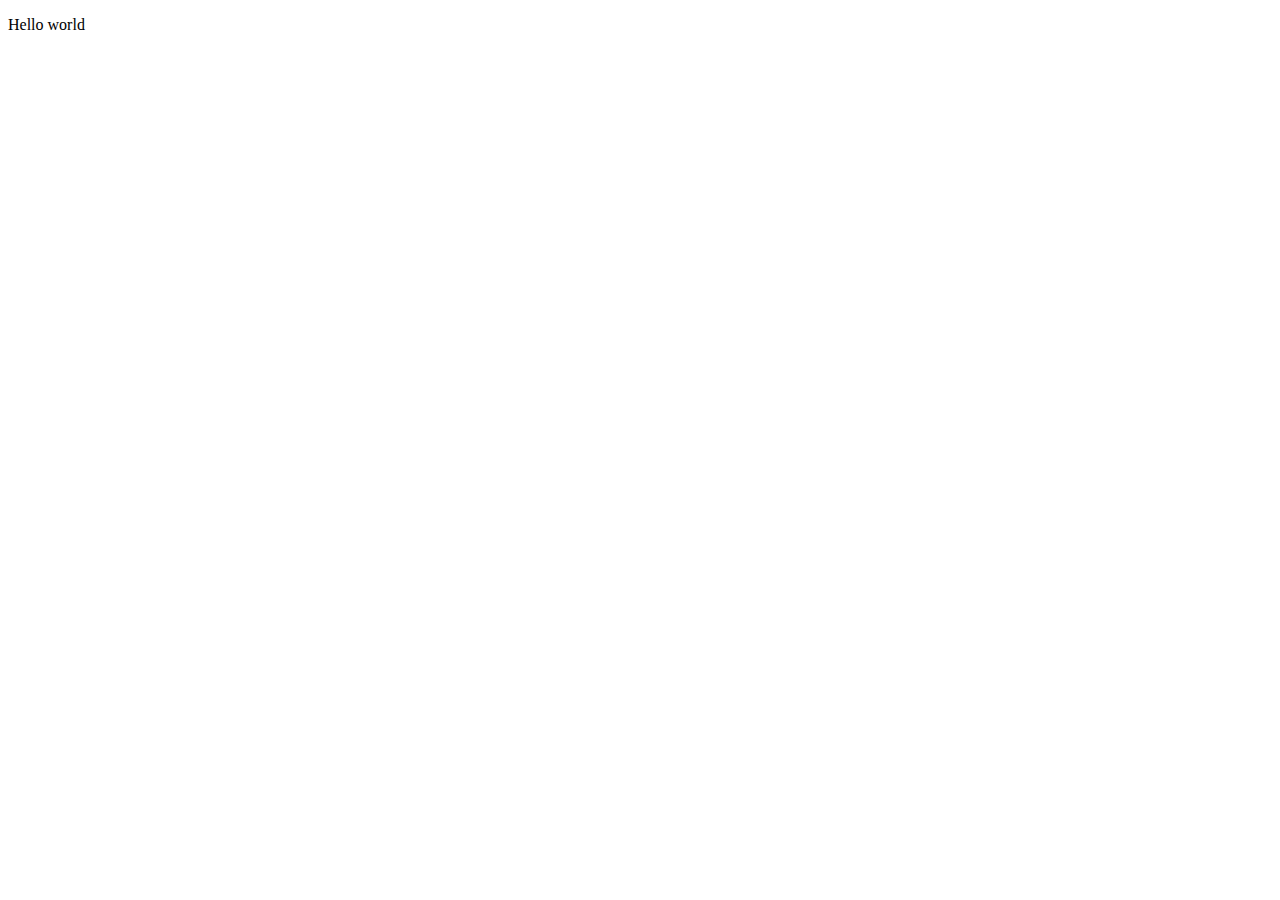
==== index.html @ 259c8f0a "Initial commit" ====
<!DOCTYPE html>
<html lang="en">
<head>
    <meta charset="UTF-8">
    <meta http-equiv="X-UA-Compatible" content="IE=edge">
    <meta name="viewport" content="width=device-width, initial-scale=1.0">
    <title>EvergreenFFx</title>
</head>
<body>
    <p>Hello world</p>
</body>
</html>
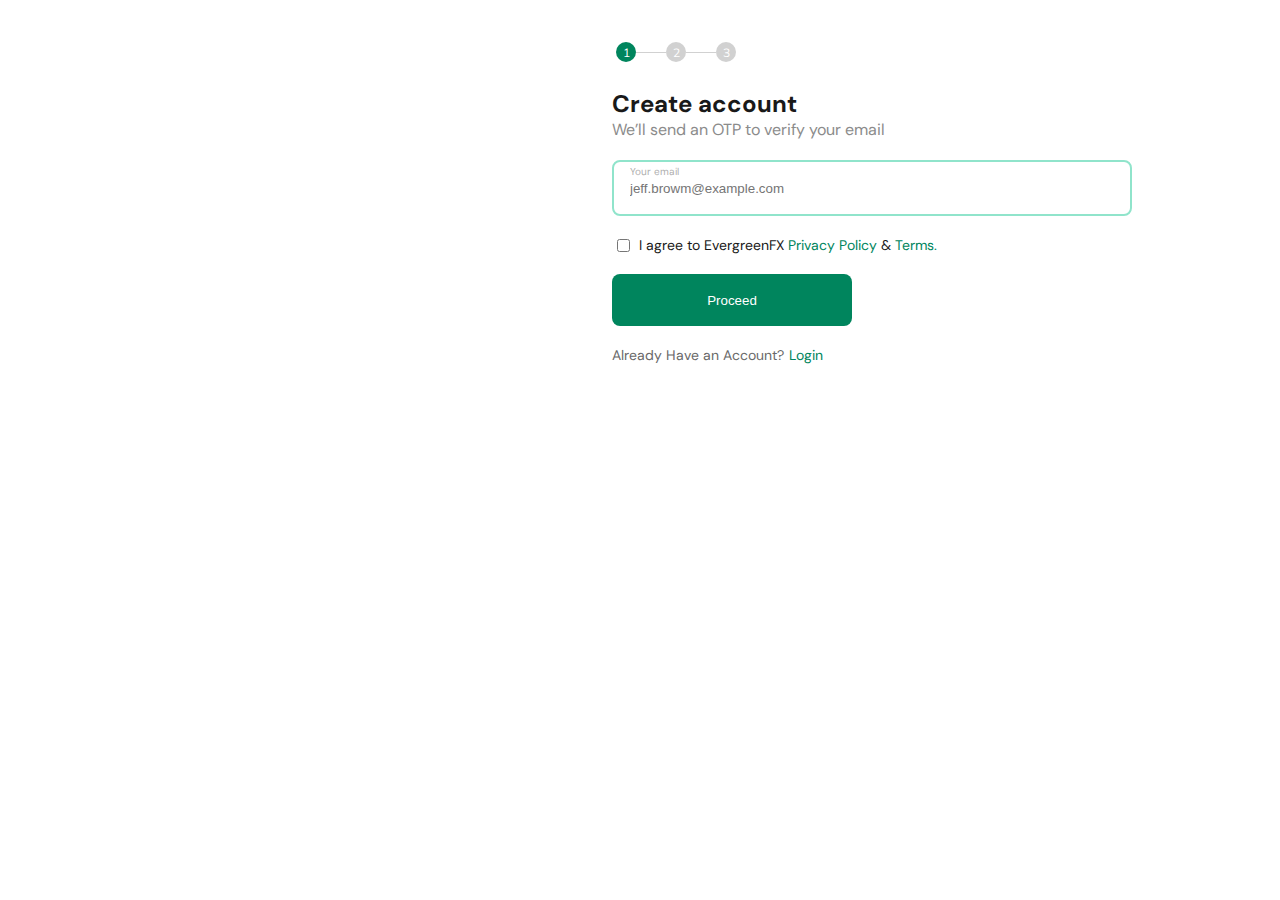
==== commit 7a1cf08d: "Initial commit" ====
--- a/index.html
+++ b/index.html
@@ -4,9 +4,49 @@
     <meta charset="UTF-8">
     <meta http-equiv="X-UA-Compatible" content="IE=edge">
     <meta name="viewport" content="width=device-width, initial-scale=1.0">
+    <link rel="stylesheet" href="./styles/index.css">
     <title>EvergreenFFx</title>
 </head>
 <body>
-    <p>Hello world</p>
+    <section class="parent">
+        <div class="include" w3-include-html="side.html"></div>
+        <main>
+            <img src="./images/logo-dark2x.png" alt="">
+            <div class="container">
+                <div class="circle circle-one">1</div>
+                <div class="dash"></div>
+                <div class="circle circle-two">2</div>
+                <div class="dash dash-two"></div>
+                <div class="circle circle-three">3</div>
+            </div>
+
+            <div class="main-content">
+                <h2>Create account</h2>
+                <p>We’ll send an OTP to verify your email</p>
+            </div>
+
+            <form action="">
+                <div>
+                    <p>Your email</p>
+                    <input type="email" placeholder="jeff.browm@example.com">
+                </div>
+
+                <div>
+                    <input type="checkbox">
+                    <p>I agree to EvergreenFX <span>Privacy Policy</span> & <span>Terms.</span></p>
+                </div>
+
+                <button>Proceed</button>
+            </form>
+
+            <div class="ask">
+                <p>Already Have an Account?</p>
+                <p>Login</p>
+            </div>
+        </main>
+
+
+    </section>
+    <script src="./index.js"></script>
 </body>
 </html>--- a/styles/index.css
+++ b/styles/index.css
@@ -0,0 +1,210 @@
+@import url("https://fonts.googleapis.com/css?family=Mulish");
+@import url("https://fonts.googleapis.com/css?family=DM Sans");
+* {
+  margin: 0;
+  padding: 0;
+  -webkit-box-sizing: border-box;
+          box-sizing: border-box;
+}
+
+.parent {
+  display: -webkit-box;
+  display: -ms-flexbox;
+  display: flex;
+  width: 100%;
+  height: 100%;
+  min-height: 100vh;
+}
+
+.parent .include {
+  width: 40%;
+  height: 100%;
+}
+
+main {
+  width: 60%;
+  display: -webkit-box;
+  display: -ms-flexbox;
+  display: flex;
+  padding-left: 100px;
+  -webkit-box-orient: vertical;
+  -webkit-box-direction: normal;
+      -ms-flex-direction: column;
+          flex-direction: column;
+}
+
+main img {
+  margin: 20px 0;
+  width: 170px;
+}
+
+main .container {
+  display: -webkit-box;
+  display: -ms-flexbox;
+  display: flex;
+  -webkit-box-align: center;
+      -ms-flex-align: center;
+          align-items: center;
+}
+
+main .circle {
+  width: 20px;
+  height: 20px;
+  background-color: #D1D1D1;
+  margin: 2px;
+  border-radius: 50%;
+  text-align: center;
+  display: -webkit-box;
+  display: -ms-flexbox;
+  display: flex;
+  -webkit-box-pack: center;
+      -ms-flex-pack: center;
+          justify-content: center;
+  -webkit-box-align: center;
+      -ms-flex-align: center;
+          align-items: center;
+  color: white;
+  font-size: 12px;
+  font-family: "Mulish";
+}
+
+main .circle-one {
+  background-color: #00855D;
+  position: relative;
+  left: 2px;
+}
+
+main .circle-two {
+  position: relative;
+  left: -2px;
+}
+
+main .circle-three {
+  position: relative;
+  left: -6px;
+}
+
+main .dash {
+  width: 30px;
+  height: 1px;
+  background-color: #D1D1D1;
+}
+
+main .dash-two {
+  position: relative;
+  left: -4px;
+}
+
+main .main-content {
+  margin-top: 20px;
+}
+
+main .main-content h2 {
+  color: #191919;
+  font-family: "DM Sans";
+  margin-top: 4px;
+}
+
+main .main-content p {
+  font-family: "DM Sans";
+  color: #8B8B8B;
+}
+
+main form {
+  margin-top: 20px;
+}
+
+main form div:first-child {
+  border: 2px solid #90E4CB;
+  border-radius: 8px;
+  padding: 8px 16px;
+  width: 520px;
+  height: 56px;
+  display: -webkit-box;
+  display: -ms-flexbox;
+  display: flex;
+  -webkit-box-pack: start;
+      -ms-flex-pack: start;
+          justify-content: start;
+  -webkit-box-align: center;
+      -ms-flex-align: center;
+          align-items: center;
+  text-align: center;
+  position: relative;
+}
+
+main form div:first-child p {
+  font-family: "DM Sans";
+  font-size: 10px;
+  position: absolute;
+  top: 3px;
+  color: #AEAEAE;
+}
+
+main form div:first-child input {
+  border: none;
+  outline: none;
+  width: 100%;
+}
+
+main form div:nth-child(2) {
+  display: -webkit-box;
+  display: -ms-flexbox;
+  display: flex;
+  -ms-flex-pack: distribute;
+      justify-content: space-around;
+  -webkit-box-align: center;
+      -ms-flex-align: center;
+          align-items: center;
+  width: 330px;
+  margin-top: 20px;
+}
+
+main form div:nth-child(2) p {
+  font-size: 14px;
+  font-family: "DM Sans";
+  color: #191919;
+}
+
+main form div:nth-child(2) p span {
+  color: #00855D;
+}
+
+main form button {
+  width: 240px;
+  height: 52px;
+  background-color: #00855D;
+  border: none;
+  border-radius: 8px;
+  color: white;
+  text-align: center;
+  margin: 20px 0;
+  cursor: pointer;
+}
+
+main .ask {
+  display: -webkit-box;
+  display: -ms-flexbox;
+  display: flex;
+  -webkit-box-pack: start;
+      -ms-flex-pack: start;
+          justify-content: flex-start;
+  -webkit-box-align: center;
+      -ms-flex-align: center;
+          align-items: center;
+  gap: 5px;
+}
+
+main .ask p {
+  font-family: "DM Sans";
+  font-size: 14px;
+}
+
+main .ask p:first-child {
+  color: #696969;
+}
+
+main .ask p:last-child {
+  color: #00855D;
+}
+/*# sourceMappingURL=index.css.map */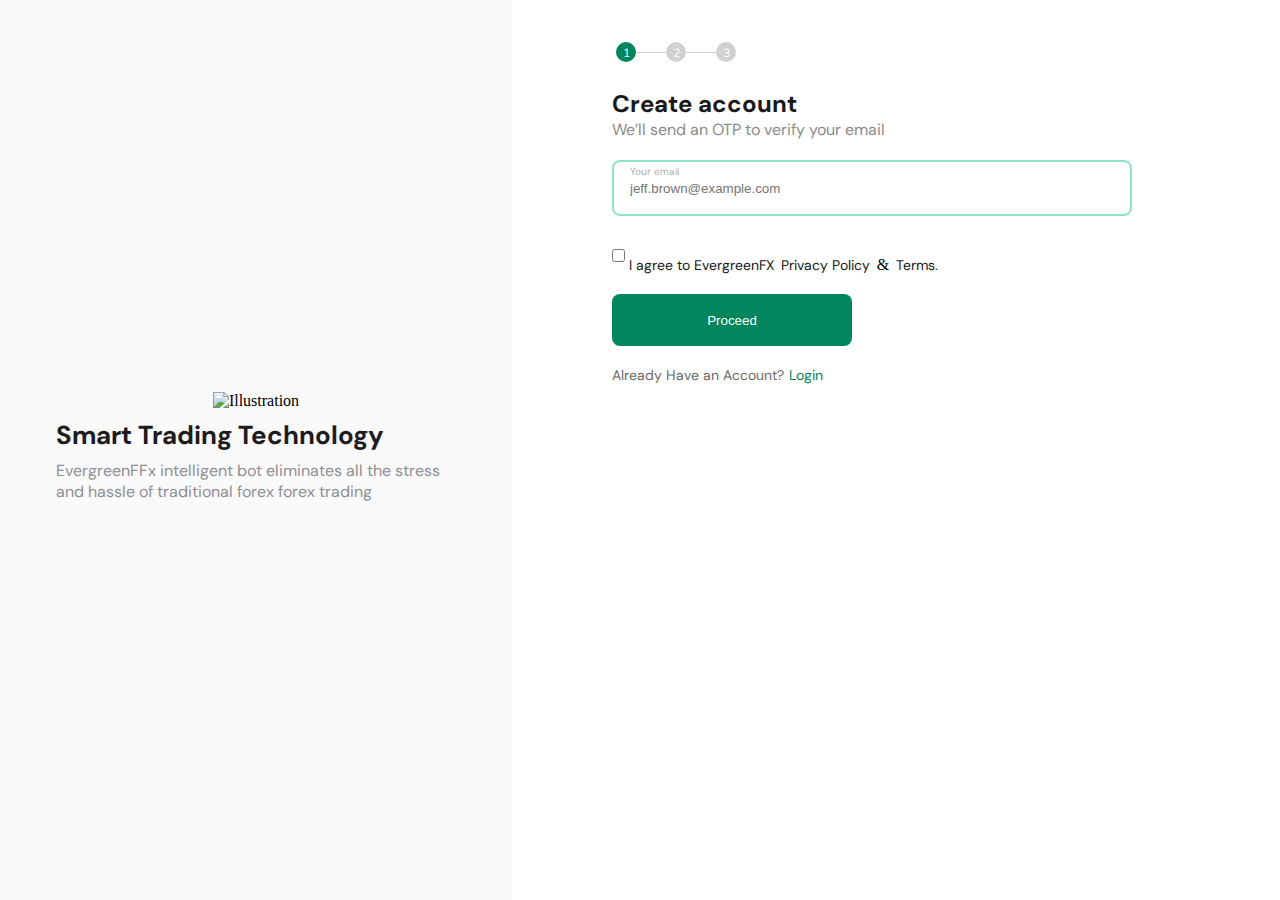
==== commit a51bf1ea: "Initial commit" ====
--- a/index.html
+++ b/index.html
@@ -9,7 +9,7 @@
 </head>
 <body>
     <section class="parent">
-        <div class="include" w3-include-html="side.html"></div>
+        <div class="include" w3-include-html="./pages/side.html"></div>
         <main>
             <img src="./images/logo-dark2x.png" alt="">
             <div class="container">
@@ -28,12 +28,16 @@
             <form action="">
                 <div>
                     <p>Your email</p>
-                    <input type="email" placeholder="jeff.browm@example.com">
+                    <input type="email" placeholder="jeff.brown@example.com">
                 </div>
 
-                <div>
+                <div class="container">
                     <input type="checkbox">
-                    <p>I agree to EvergreenFX <span>Privacy Policy</span> & <span>Terms.</span></p>
+                    <div>
+                        <p>I agree to EvergreenFX</p>
+                        <p>Privacy Policy </p> & 
+                        <p> Terms.</p>
+                    </div>
                 </div>
 
                 <button>Proceed</button>
@@ -45,8 +49,7 @@
             </div>
         </main>
 
-
     </section>
-    <script src="./index.js"></script>
+    <script src="./scripts/index.js"></script>
 </body>
 </html>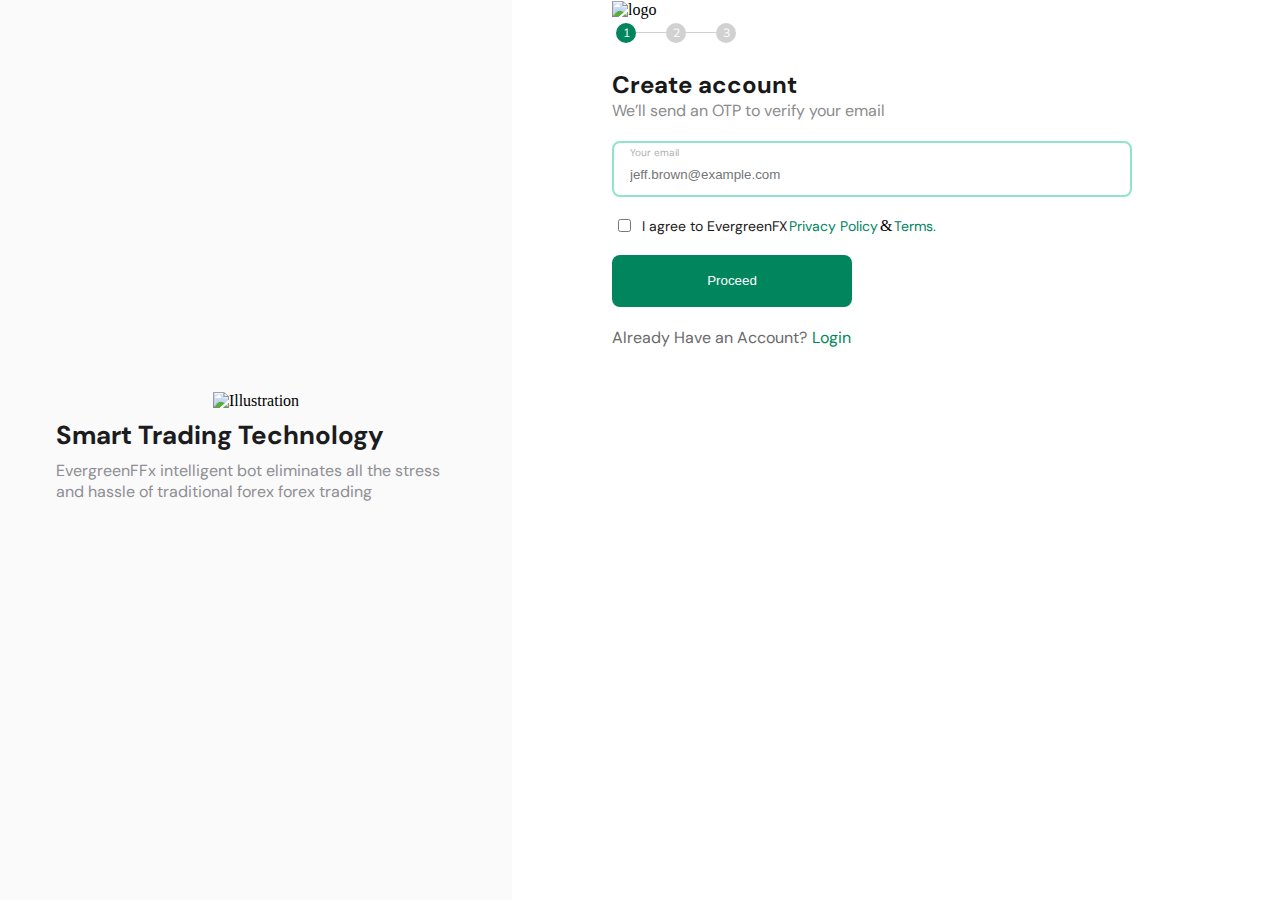
==== commit 7781250c: "Initial commit" ====
--- a/index.html
+++ b/index.html
@@ -11,7 +11,7 @@
     <section class="parent">
         <div class="include" w3-include-html="./pages/side.html"></div>
         <main>
-            <img src="./images/logo-dark2x.png" alt="">
+            <img src="./images/logo-dark2x.png" alt="logo">
             <div class="container">
                 <div class="circle circle-one">1</div>
                 <div class="dash"></div>
@@ -25,14 +25,14 @@
                 <p>We’ll send an OTP to verify your email</p>
             </div>
 
-            <form action="">
+            <form action="./pages/verify.html">
                 <div>
                     <p>Your email</p>
-                    <input type="email" placeholder="jeff.brown@example.com">
+                    <input type="email" placeholder="jeff.brown@example.com" required>
                 </div>
 
                 <div class="container">
-                    <input type="checkbox">
+                    <input type="checkbox" required>
                     <div>
                         <p>I agree to EvergreenFX</p>
                         <p>Privacy Policy </p> & 
@@ -45,7 +45,7 @@
 
             <div class="ask">
                 <p>Already Have an Account?</p>
-                <p>Login</p>
+                <p><a href="./pages/login.html">Login</a></p>
             </div>
         </main>
 
--- a/styles/index.css
+++ b/styles/index.css
@@ -26,7 +26,7 @@
   display: -webkit-box;
   display: -ms-flexbox;
   display: flex;
-  padding-left: 100px;
+  padding-left: 6.25rem;
   -webkit-box-orient: vertical;
   -webkit-box-direction: normal;
       -ms-flex-direction: column;
@@ -34,8 +34,8 @@
 }
 
 main img {
-  margin: 20px 0;
-  width: 170px;
+  margin: 1.25px 0;
+  width: 10.625rem;
 }
 
 main .container {
@@ -48,8 +48,8 @@
 }
 
 main .circle {
-  width: 20px;
-  height: 20px;
+  width: 1.25rem;
+  height: 1.25rem;
   background-color: #D1D1D1;
   margin: 2px;
   border-radius: 50%;
@@ -64,45 +64,45 @@
       -ms-flex-align: center;
           align-items: center;
   color: white;
-  font-size: 12px;
+  font-size: 0.75rem;
   font-family: "Mulish";
 }
 
 main .circle-one {
   background-color: #00855D;
   position: relative;
-  left: 2px;
+  left: 0.125rem;
 }
 
 main .circle-two {
   position: relative;
-  left: -2px;
+  left: -0.125rem;
 }
 
 main .circle-three {
   position: relative;
-  left: -6px;
+  left: -0.375rem;
 }
 
 main .dash {
-  width: 30px;
-  height: 1px;
+  width: 1.875rem;
+  height: 0.0625rem;
   background-color: #D1D1D1;
 }
 
 main .dash-two {
   position: relative;
-  left: -4px;
+  left: -0.25rem;
 }
 
 main .main-content {
-  margin-top: 20px;
+  margin-top: 1.25rem;
 }
 
 main .main-content h2 {
   color: #191919;
   font-family: "DM Sans";
-  margin-top: 4px;
+  margin-top: 0.25rem;
 }
 
 main .main-content p {
@@ -111,11 +111,11 @@
 }
 
 main form {
-  margin-top: 20px;
+  margin-top: 1.25rem;
 }
 
 main form div:first-child {
-  border: 2px solid #90E4CB;
+  border: 0.125rem solid #90E4CB;
   border-radius: 8px;
   padding: 8px 16px;
   width: 520px;
@@ -126,16 +126,16 @@
   -webkit-box-pack: start;
       -ms-flex-pack: start;
           justify-content: start;
-  -webkit-box-align: center;
-      -ms-flex-align: center;
-          align-items: center;
+  -webkit-box-align: end;
+      -ms-flex-align: end;
+          align-items: flex-end;
   text-align: center;
   position: relative;
 }
 
 main form div:first-child p {
   font-family: "DM Sans";
-  font-size: 10px;
+  font-size: 0.625rem;
   position: absolute;
   top: 3px;
   color: #AEAEAE;
@@ -145,9 +145,10 @@
   border: none;
   outline: none;
   width: 100%;
-}
-
-main form div:nth-child(2) {
+  padding-bottom: 5px;
+}
+
+main form .container {
   display: -webkit-box;
   display: -ms-flexbox;
   display: flex;
@@ -160,14 +161,26 @@
   margin-top: 20px;
 }
 
-main form div:nth-child(2) p {
-  font-size: 14px;
+main form .container div {
+  display: -webkit-box;
+  display: -ms-flexbox;
+  display: flex;
+  gap: 2px;
+}
+
+main form .container div p {
+  font-size: 0.875rem;
   font-family: "DM Sans";
   color: #191919;
 }
 
-main form div:nth-child(2) p span {
+main form .container div p:nth-child(2), main form .container div p:nth-child(3) {
   color: #00855D;
+  cursor: pointer;
+}
+
+main form .container input:checked {
+  accent-color: #00855D;
 }
 
 main form button {
@@ -197,7 +210,7 @@
 
 main .ask p {
   font-family: "DM Sans";
-  font-size: 14px;
+  font-size: 0.875;
 }
 
 main .ask p:first-child {
@@ -205,6 +218,11 @@
 }
 
 main .ask p:last-child {
+  cursor: pointer;
+}
+
+main .ask p:last-child a {
   color: #00855D;
+  text-decoration: none;
 }
 /*# sourceMappingURL=index.css.map */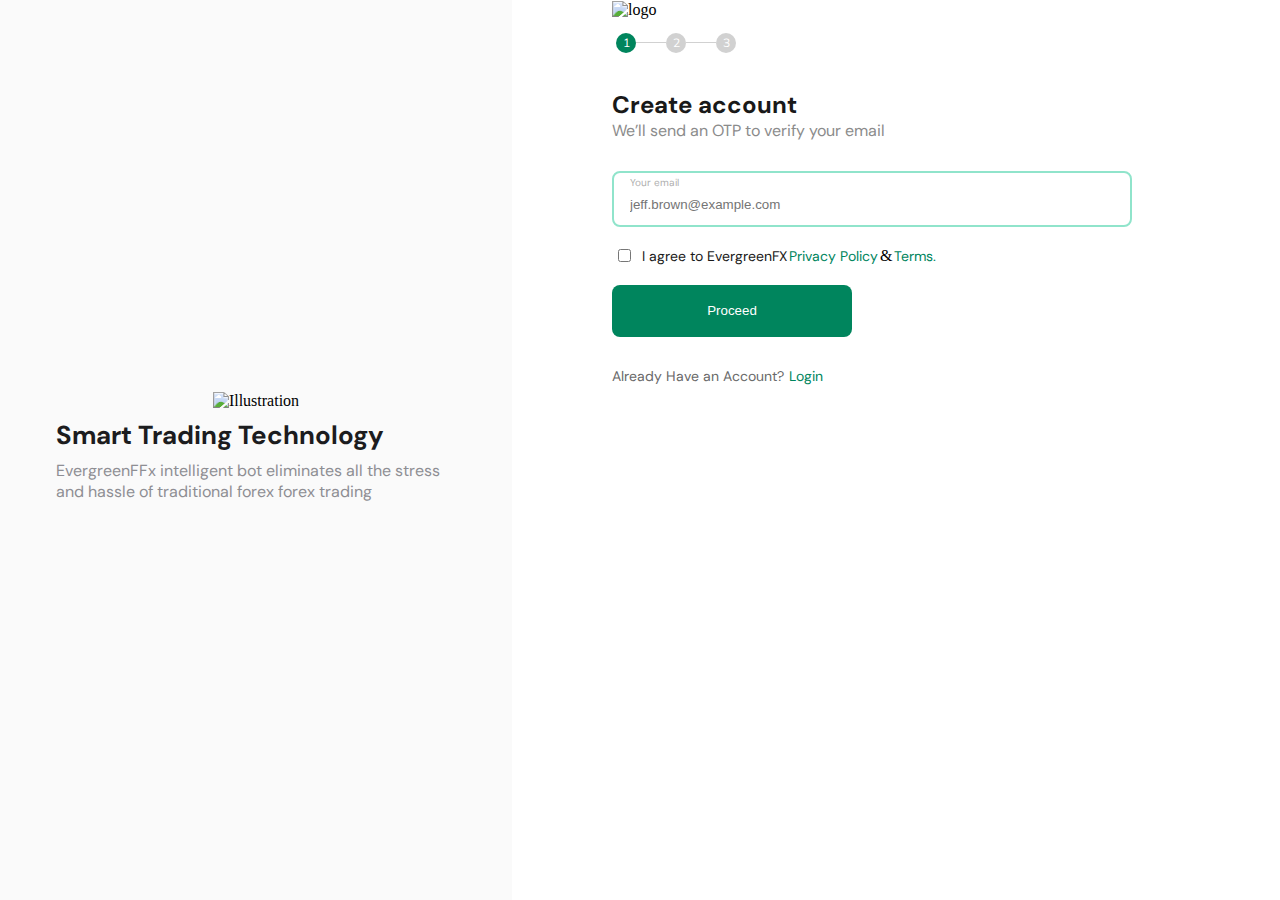
==== commit 55f81892: "Initial commit" ====
--- a/index.html
+++ b/index.html
@@ -51,5 +51,8 @@
 
     </section>
     <script src="./scripts/index.js"></script>
+    <!-- <script>
+        alert(innerWidth)
+    </script> -->
 </body>
 </html>--- a/styles/index.css
+++ b/styles/index.css
@@ -31,6 +31,7 @@
   -webkit-box-direction: normal;
       -ms-flex-direction: column;
           flex-direction: column;
+  gap: 10px;
 }
 
 main img {
@@ -210,7 +211,7 @@
 
 main .ask p {
   font-family: "DM Sans";
-  font-size: 0.875;
+  font-size: 0.875rem;
 }
 
 main .ask p:first-child {
@@ -225,4 +226,44 @@
   color: #00855D;
   text-decoration: none;
 }
+
+@media (max-width: 1050px) {
+  .parent .include {
+    display: none;
+  }
+  main {
+    width: 100%;
+    -webkit-box-align: center;
+        -ms-flex-align: center;
+            align-items: center;
+    padding-left: 0;
+  }
+  main form {
+    display: -webkit-box;
+    display: -ms-flexbox;
+    display: flex;
+    -webkit-box-pack: center;
+        -ms-flex-pack: center;
+            justify-content: center;
+    -webkit-box-align: center;
+        -ms-flex-align: center;
+            align-items: center;
+    -webkit-box-orient: vertical;
+    -webkit-box-direction: normal;
+        -ms-flex-direction: column;
+            flex-direction: column;
+  }
+}
+
+@media (max-width: 540px) {
+  main form div:first-child {
+    width: 300px;
+  }
+  main form .container {
+    width: 300px;
+  }
+  main form .container div p {
+    font-size: 0.810rem;
+  }
+}
 /*# sourceMappingURL=index.css.map */